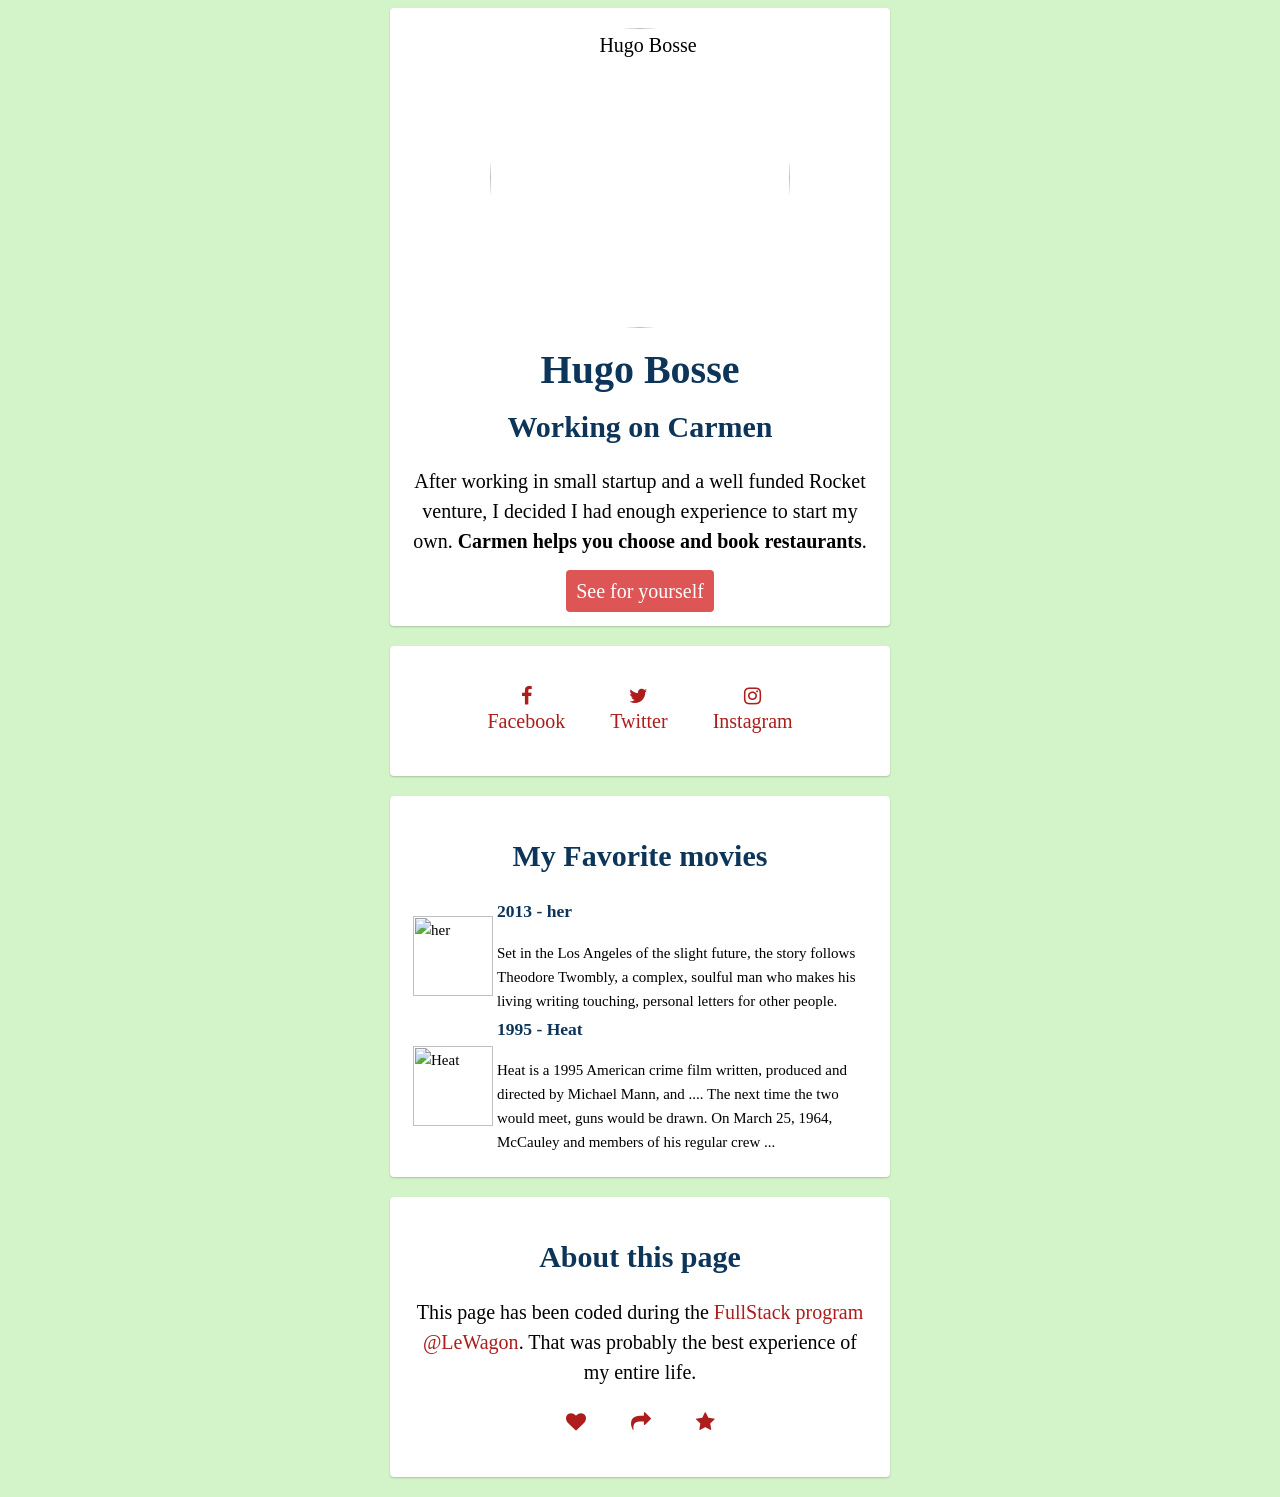
==== index.html @ ea1936dd "my profile page" ====
<html>
  <head>
    <meta charset="utf-8">
    <title>Meet Hugo</title>

    <!-- Google fonts -->
    <link rel="stylesheet" href="http://fonts.googleapis.com/css?family=Open+Sans:400,300,700|Montserrat:400,700">

    <!-- Fontawesome -->
    <link href="http://maxcdn.bootstrapcdn.com/font-awesome/4.2.0/css/font-awesome.min.css" rel="stylesheet">

    <!-- Your style -->
    <link rel="stylesheet" href="style.css">
  </head>
  <body>

<div class="container">

    <div class="card text-center">

    <img src="https://pbs.twimg.com/profile_images/3438466478/bc02bdd4f189743ae0c7cc9588dde5b5.png" alt="Hugo Bosse" class="img-circle">
    <h1>Hugo Bosse</h1>
    <h2>Working on Carmen</h2>

    <p>
      After working in  small startup and a well funded Rocket venture, I decided I had enough experience to start my own.<strong> Carmen helps you choose and book restaurants</strong>.
    </p>

    <a href="http://carmenapp.com" class="btn-red">See for yourself</a>
</div>
<div class="card text-center">
    <ul class="list-inline">
      <li>
        <a href="https://www.facebook.com/bossehugo">
          <i class="fa fa-facebook"></i> <br>Facebook
        </a>
      </li>
      <li>
        <a href="https://twitter.com/HugoPYNOTS">
          <i class="fa fa-twitter"></i> <br>Twitter
        </a>
      </li>
      <li>
        <a href="https://www.instagram.com/hugopynots/">
          <i class="fa fa-instagram"></i> <br>Instagram
        </a>
      </li>
    </ul>
</div>
<div class="card text-center">
    <h2>My Favorite movies</h2>

    <table id="movies">
      <tbody>
        <tr>
          <td>
            <img src="http://t2.gstatic.com/images?q=tbn:ANd9GcTJM7K3IleZaH3U-CDfARoFdfpB3Atg8pQqIgRkdlkAQHdMjBYH" alt="her">
          </td>
          <td>
            <h3>2013 - her</h3>
            <p>
            Set in the Los Angeles of the slight future, the story follows Theodore Twombly, a complex, soulful man who makes his living writing touching, personal letters for other people.
            </p>
          </td>
        </tr>
        <tr>
          <td>
            <img src="https://upload.wikimedia.org/wikipedia/en/thumb/6/6c/Heatposter.jpg/220px-Heatposter.jpg" alt="Heat">
          </td>
          <td>
            <h3>1995 - Heat</h3>
            <p>
            Heat is a 1995 American crime film written, produced and directed by Michael Mann, and .... The next time the two would meet, guns would be drawn. On March 25, 1964, McCauley and members of his regular crew ...
            </p>
          </td>
        </tr>
      </tbody>
    </table>
</div>
<div class="card text-center">

    <h2>About this page</h2>
    This page has been coded during the <a href="http://lewagon.org/program" target="_blank">FullStack program @LeWagon</a>. That was probably the best experience of my entire life.

    <ul class="list-inline">
     <li>
       <a href="#">
         <i class="fa fa-heart"></i>
       </a>
     </li>
     <li>
       <a href="#">
         <i class="fa fa-share"></i>
       </a>
     </li>
     <li>
       <a href="#">
         <i class="fa fa-star"></i>
       </a>
     </li>
    </ul>
  </div>
</div>
  </body>
</html>
---- style.css ----
/* Here goes your CSS */
body {
  background-color: #D3F3C8;
  font-size:20px;
  line-height:30px;
}

div {
    display: block;
}

h1, h2, h3{
  font-family: 'Playfair Display', serif;
  color: #0D355A;
}

a{
  color: #AC1D1C;
  text-decoration:none;
}
a:hover{
  color: #B1EB32;
}
img{
  width: 300px;
  height: auto;
}
.card{
  background: white;
  padding: 20px;
  margin-bottom: 20px;
  border-radius: 4px;
  box-shadow: 0px 1px 2px 0px rgba(0, 0, 0, 0.2);
}
.container {
  width: 500px;
  margin: 0 auto;
}

.text-center {
    text-align: center;
}
.img-circle {
  border-radius: 50%;
}

.list-inline > li {
  display: inline-block;
  padding: 0px 20px;
}

.list-inline {
  padding-left: 0px;
}
.btn-red {
    background-color: #DD5555;
    color: white;
    font-weight: 500;
    padding: 10px;
    border-radius: 4px;
}
table {
    display: table;
    border-collapse: separate;
    border-spacing: 2px;
    border-color: grey;
}
#movies {
    font-weight: 300;
    font-size: 15px;
    line-height: 1.6em;
}
#movies img {
    width: 80px;
}
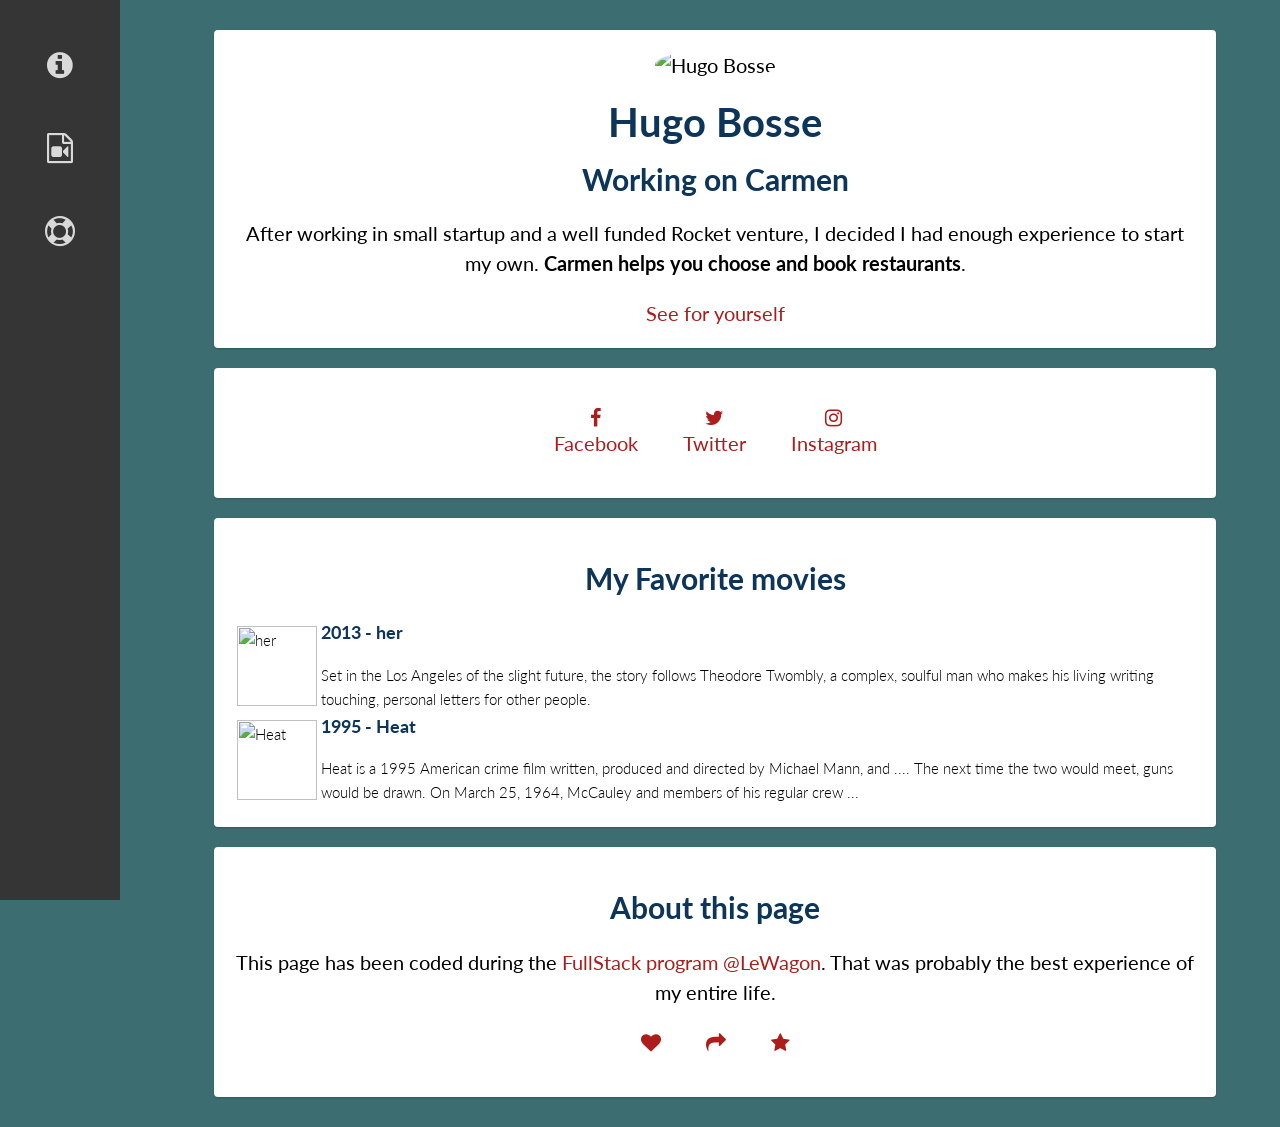
==== commit c663c118: "better looking profile" ====
--- a/index.html
+++ b/index.html
@@ -1,22 +1,42 @@
 <html>
   <head>
     <meta charset="utf-8">
-    <title>Meet Hugo</title>
+    <title>Mett Hugo</title>
 
     <!-- Google fonts -->
     <link rel="stylesheet" href="http://fonts.googleapis.com/css?family=Open+Sans:400,300,700|Montserrat:400,700">
-
+    <link href="https://fonts.googleapis.com/css?family=Lato" rel="stylesheet">
     <!-- Fontawesome -->
-    <link href="http://maxcdn.bootstrapcdn.com/font-awesome/4.2.0/css/font-awesome.min.css" rel="stylesheet">
+    <link href="https://maxcdn.bootstrapcdn.com/font-awesome/4.2.0/css/font-awesome.min.css" rel="stylesheet">
 
     <!-- Your style -->
     <link rel="stylesheet" href="style.css">
   </head>
   <body>
+    <div id="sidebar">
+      <ul>
+        <li>
+          <a href="#summary">
+            <i class="fa fa-info-circle"></i>
+          </a>
+        </li>
+        <li>
+          <a href="#favorite-movies">
+            <i class="fa fa-file-video-o"></i>
+          </a>
+        </li>
+        <li>
+          <a href="#footer">
+            <i class="fa fa-life-ring"></i>
+          </a>
+        </li>
+      </ul>
+    </div>
+    <div id="content">
 
-<div class="container">
+<div class="container-fluid">
 
-    <div class="card text-center">
+    <div class="card text-center" id="summary">
 
     <img src="https://pbs.twimg.com/profile_images/3438466478/bc02bdd4f189743ae0c7cc9588dde5b5.png" alt="Hugo Bosse" class="img-circle">
     <h1>Hugo Bosse</h1>
@@ -26,7 +46,7 @@
       After working in  small startup and a well funded Rocket venture, I decided I had enough experience to start my own.<strong> Carmen helps you choose and book restaurants</strong>.
     </p>
 
-    <a href="http://carmenapp.com" class="btn-red">See for yourself</a>
+    <a href="http://carmenapp.com" class="btn-dark-blue">See for yourself</a>
 </div>
 <div class="card text-center">
     <ul class="list-inline">
@@ -77,7 +97,7 @@
       </tbody>
     </table>
 </div>
-<div class="card text-center">
+<div class="card text-center" id="footer">
 
     <h2>About this page</h2>
     This page has been coded during the <a href="http://lewagon.org/program" target="_blank">FullStack program @LeWagon</a>. That was probably the best experience of my entire life.
@@ -100,6 +120,6 @@
      </li>
     </ul>
   </div>
-</div>
+</div>    </div>
   </body>
 </html>
--- a/style.css
+++ b/style.css
@@ -1,6 +1,6 @@
-/* Here goes your CSS */
 body {
-  background-color: #D3F3C8;
+  background-color: #3C6E71;
+  font-family: 'Lato', sans-serif;
   font-size:20px;
   line-height:30px;
 }
@@ -10,7 +10,6 @@
 }
 
 h1, h2, h3{
-  font-family: 'Playfair Display', serif;
   color: #0D355A;
 }
 
@@ -18,13 +17,14 @@
   color: #AC1D1C;
   text-decoration:none;
 }
+
 a:hover{
   color: #B1EB32;
 }
 img{
-  width: 300px;
   height: auto;
 }
+
 .card{
   background: white;
   padding: 20px;
@@ -32,14 +32,20 @@
   border-radius: 4px;
   box-shadow: 0px 1px 2px 0px rgba(0, 0, 0, 0.2);
 }
-.container {
-  width: 500px;
-  margin: 0 auto;
+
+#content {
+  margin-left: 150px;
+}
+
+.container-fluid {
+    width: 90%;
+    margin: 30px auto;
 }
 
 .text-center {
     text-align: center;
 }
+
 .img-circle {
   border-radius: 50%;
 }
@@ -52,24 +58,66 @@
 .list-inline {
   padding-left: 0px;
 }
-.btn-red {
-    background-color: #DD5555;
+
+.btn-dark-blueblo
+ {
+    background-color: #284B63;
     color: white;
     font-weight: 500;
     padding: 10px;
     border-radius: 4px;
 }
+
 table {
     display: table;
     border-collapse: separate;
     border-spacing: 2px;
     border-color: grey;
 }
+
 #movies {
     font-weight: 300;
     font-size: 15px;
     line-height: 1.6em;
 }
+
 #movies img {
     width: 80px;
 }
+
+#sidebar {
+  position: fixed;
+  width: 120px;
+  left: 0;
+  top: 0;
+  bottom: 0;
+  background-color: #353535;
+  text-align: center;
+}
+
+#sidebar ul {
+    list-style: none;
+    padding-left: 0px;
+}
+
+#sidebar li {
+  margin-top: 50px;
+  margin-bottom: 50px;
+}
+
+li {
+  display: list-item;
+  text-align: -webkit-match-parent;
+}
+#sidebar li a {
+  font-size: 30px;
+  color:#D9D9D9;
+}
+@media (max-width: 768px) {
+ #sidebar {
+   display: none;
+ }
+ #content {
+   margin-left: 0;
+ }
+}
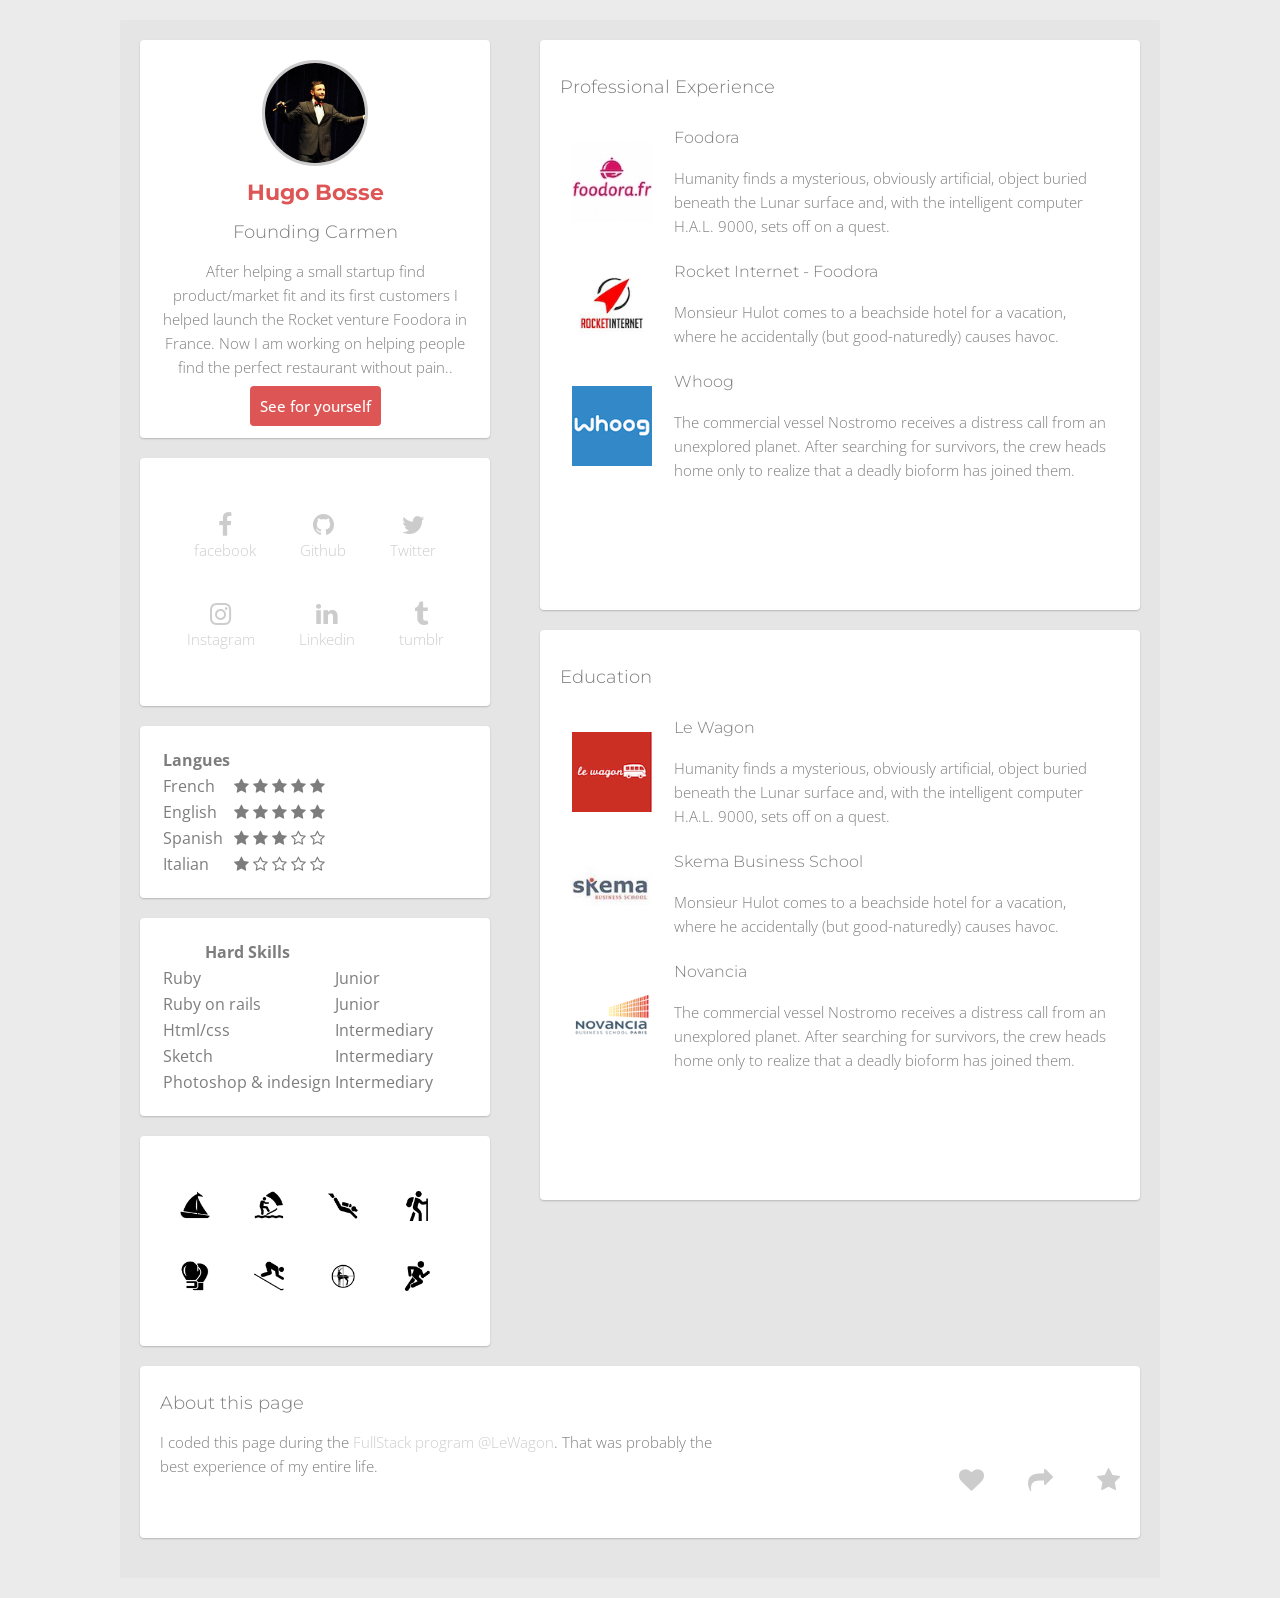
==== commit 522f1963: "moved folders to put index in front line" ====
--- a/index.html
+++ b/index.html
@@ -1,125 +1,249 @@
+
 <html>
   <head>
     <meta charset="utf-8">
-    <title>Mett Hugo</title>
-
-    <!-- Google fonts -->
+    <title>Hugo Bosse</title>
     <link rel="stylesheet" href="http://fonts.googleapis.com/css?family=Open+Sans:400,300,700|Montserrat:400,700">
-    <link href="https://fonts.googleapis.com/css?family=Lato" rel="stylesheet">
-    <!-- Fontawesome -->
-    <link href="https://maxcdn.bootstrapcdn.com/font-awesome/4.2.0/css/font-awesome.min.css" rel="stylesheet">
-
-    <!-- Your style -->
+    <link href="http://maxcdn.bootstrapcdn.com/font-awesome/4.2.0/css/font-awesome.min.css" rel="stylesheet">
     <link rel="stylesheet" href="style.css">
   </head>
+
   <body>
-    <div id="sidebar">
-      <ul>
-        <li>
-          <a href="#summary">
-            <i class="fa fa-info-circle"></i>
-          </a>
-        </li>
-        <li>
-          <a href="#favorite-movies">
-            <i class="fa fa-file-video-o"></i>
-          </a>
-        </li>
-        <li>
-          <a href="#footer">
-            <i class="fa fa-life-ring"></i>
-          </a>
-        </li>
-      </ul>
+
+    <div id="wrapper">
+      <div id="left-container">
+        <div class="card text-center">
+          <img src="../images/moi_festi1.png" alt="photo hugo bosse" id="img-profile" class="img-circle">
+          <h1>Hugo Bosse</h1>
+          <h2>Founding Carmen</h2>
+          <p>
+            After helping a small startup find product/market fit and its first customers I helped launch the Rocket venture Foodora in France. Now I am working on helping people find the perfect restaurant without pain.</strong>.
+          </p>
+
+          <a href="http://carmenapp.com" class="btn-red">See for yourself</a>
+        </div>
+        <div class="card text-center">
+          <ul class="list-inline">
+            <li class="text-center">
+              <a href="https://www.facebook.com/bossehugo">
+                <i class="fa fa-facebook"></i> <br>facebook
+              </a>
+            </li>
+            <li class="text-center">
+              <a href="https://github.com/hugobosse">
+                <i class="fa fa-github"></i> <br>Github
+              </a>
+            </li>
+            <li class="text-center">
+              <a href="https://twitter.com/HugoPYNOTS">
+                <i class="fa fa-twitter"></i> <br>Twitter
+              </a>
+            </li>
+            <li class="text-center">
+              <a href="https://www.instagram.com/hugopynots/">
+                <i class="fa fa-instagram"></i> <br>Instagram
+              </a>
+            </li>
+            <li class="text-center">
+              <a href="https://www.linkedin.com/in/hugo-bosse-78000b10/">
+                <i class="fa fa-linkedin"></i> <br>Linkedin
+              </a>
+            </li>
+            <li class="text-center">
+              <a href="http://hugopynots.tumblr.com/">
+                <i class="fa fa-tumblr"></i> <br>tumblr
+              </a>
+            </li>
+          </ul>
+        </div>
+        <div class="card">
+          <table>
+            <thead>
+              <tr>
+                <th>Langues</th>
+              </tr>
+            </thead>
+            <tbody>
+              <tr>
+                <td>French</td>
+                <td>
+                  <i class="fa fa-star"></i>
+                  <i class="fa fa-star"></i>
+                  <i class="fa fa-star"></i>
+                  <i class="fa fa-star"></i>
+                  <i class="fa fa-star"></i>
+                </td>
+              </tr>
+              <tr>
+                <td>English</td>
+                <td>
+                  <i class="fa fa-star"></i>
+                  <i class="fa fa-star"></i>
+                  <i class="fa fa-star"></i>
+                  <i class="fa fa-star"></i>
+                  <i class="fa fa-star"></i>
+                </td>
+              </tr>
+              <tr>
+                <td>Spanish</td>
+                <td>
+                  <i class="fa fa-star"></i>
+                  <i class="fa fa-star"></i>
+                  <i class="fa fa-star"></i>
+                  <i class="fa fa-star-o"></i>
+                  <i class="fa fa-star-o"></i>
+                </td>
+              </tr>
+              <tr>
+                <td>Italian</td>
+                <td>
+                  <i class="fa fa-star"></i>
+                  <i class="fa fa-star-o"></i>
+                  <i class="fa fa-star-o"></i>
+                  <i class="fa fa-star-o"></i>
+                  <i class="fa fa-star-o"></i>
+                </td>
+              </tr>
+            </tbody>
+          </table>
+        </div>
+        <div class="card">
+          <table>
+            <thead>
+              <tr>
+                <th>Hard Skills</th>
+              </tr>
+            </thead>
+            <tbody>
+              <tr>
+                <td>Ruby</td>
+                <td>Junior</td>
+              </tr>
+              <tr>
+                <td>Ruby on rails</td>
+                <td>Junior</td>
+              </tr>
+              <tr>
+                <td>Html/css</td>
+                <td>Intermediary</td>
+              </tr>
+              <tr>
+                <td>Sketch</td>
+                <td>Intermediary</td>
+              </tr>
+              <tr>
+                <td>Photoshop & indesign</td>
+                <td>Intermediary</td>
+              </tr>
+            </tbody>
+          </table>
+        </div>
+        <div class="card">
+        <ul class="list-inline">
+          <li><img src="../images/sail.png"></li>
+          <li><img src="../images/kitesurf.png"></li>
+          <li><img src="../images/scuba.png"></li>
+          <li><img src="../images/trek.png"></li>
+          <li><img src="../images/boxe.png"></li>
+          <li><img src="../images/ski.png"></li>
+          <li><img src="../images/hunt.png"></li>
+          <li><img src="../images/run.png"></li>
+        </ul>
+        </div>
+      </div>
+      <div id="right-container">
+        <div class="card">
+          <h2>Professional Experience</h2>
+          <table id="movies">
+            <tbody>
+              <tr>
+                <td>
+                  <img src="../images/foodora_logo.jpg" alt="foodora">
+                </td>
+                <td>
+                  <h3>Foodora</h3>
+                  <p>Humanity finds a mysterious, obviously artificial, object buried beneath the Lunar surface and, with the intelligent computer H.A.L. 9000, sets off on a quest.</p>
+                </td>
+              </tr>
+              <tr>
+                <td>
+                  <img src="../images/rocket-internet-squarelogo.png" alt="Rocket Internet">
+                </td>
+                <td>
+                  <h3>Rocket Internet - Foodora</h3>
+                  <p>Monsieur Hulot comes to a beachside hotel for a vacation, where he accidentally (but good-naturedly) causes havoc.</p>
+                </td>
+              </tr>
+              <tr>
+                <td>
+                  <img src="../images/whoog_logo.png" alt="Whoog">
+                </td>
+                <td>
+                  <h3>Whoog</h3>
+                  <p>The commercial vessel Nostromo receives a distress call from an unexplored planet. After searching for survivors, the crew heads home only to realize that a deadly bioform has joined them.</p>
+                </td>
+              </tr>
+            </tbody>
+          </table>
+        </div>
+        <div class="card">
+          <h2>Education</h2>
+          <table id="movies">
+            <tbody>
+              <tr>
+                <td>
+                  <img src="../images/wagon_logo.png" alt="Le Wagon">
+                </td>
+                <td>
+                  <h3>Le Wagon</h3>
+                  <p>Humanity finds a mysterious, obviously artificial, object buried beneath the Lunar surface and, with the intelligent computer H.A.L. 9000, sets off on a quest.</p>
+                </td>
+              </tr>
+              <tr>
+                <td>
+                  <img src="../images/skema_logo.jpeg" alt="SKEMA Business School">
+                </td>
+                <td>
+                  <h3>Skema Business School</h3>
+                  <p>Monsieur Hulot comes to a beachside hotel for a vacation, where he accidentally (but good-naturedly) causes havoc.</p>
+                </td>
+              </tr>
+              <tr>
+                <td>
+                  <img src="../images/novancia_logo.png" alt="Novancia">
+                </td>
+                <td>
+                  <h3>Novancia</h3>
+                  <p>The commercial vessel Nostromo receives a distress call from an unexplored planet. After searching for survivors, the crew heads home only to realize that a deadly bioform has joined them.</p>
+                </td>
+              </tr>
+            </tbody>
+          </table>
+        </div>
+      </div>
+      <div class="clear">
+      </div>
+      <div class="card" id="footer">
+        <h2>About this page</h2>
+        I coded this page during the <a href="http://lewagon.org/program" target="_blank">FullStack program @LeWagon</a>. That was probably the best experience of my entire life.
+        <ul class="list-inline" id="share">
+         <li>
+           <a href="#">
+             <i class="fa fa-heart"></i>
+           </a>
+         </li>
+         <li>
+           <a href="#">
+             <i class="fa fa-share"></i>
+           </a>
+         </li>
+         <li>
+           <a href="#">
+             <i class="fa fa-star"></i>
+           </a>
+         </li>
+        </ul>
+      </div>
     </div>
-    <div id="content">
-
-<div class="container-fluid">
-
-    <div class="card text-center" id="summary">
-
-    <img src="https://pbs.twimg.com/profile_images/3438466478/bc02bdd4f189743ae0c7cc9588dde5b5.png" alt="Hugo Bosse" class="img-circle">
-    <h1>Hugo Bosse</h1>
-    <h2>Working on Carmen</h2>
-
-    <p>
-      After working in  small startup and a well funded Rocket venture, I decided I had enough experience to start my own.<strong> Carmen helps you choose and book restaurants</strong>.
-    </p>
-
-    <a href="http://carmenapp.com" class="btn-dark-blue">See for yourself</a>
-</div>
-<div class="card text-center">
-    <ul class="list-inline">
-      <li>
-        <a href="https://www.facebook.com/bossehugo">
-          <i class="fa fa-facebook"></i> <br>Facebook
-        </a>
-      </li>
-      <li>
-        <a href="https://twitter.com/HugoPYNOTS">
-          <i class="fa fa-twitter"></i> <br>Twitter
-        </a>
-      </li>
-      <li>
-        <a href="https://www.instagram.com/hugopynots/">
-          <i class="fa fa-instagram"></i> <br>Instagram
-        </a>
-      </li>
-    </ul>
-</div>
-<div class="card text-center">
-    <h2>My Favorite movies</h2>
-
-    <table id="movies">
-      <tbody>
-        <tr>
-          <td>
-            <img src="http://t2.gstatic.com/images?q=tbn:ANd9GcTJM7K3IleZaH3U-CDfARoFdfpB3Atg8pQqIgRkdlkAQHdMjBYH" alt="her">
-          </td>
-          <td>
-            <h3>2013 - her</h3>
-            <p>
-            Set in the Los Angeles of the slight future, the story follows Theodore Twombly, a complex, soulful man who makes his living writing touching, personal letters for other people.
-            </p>
-          </td>
-        </tr>
-        <tr>
-          <td>
-            <img src="https://upload.wikimedia.org/wikipedia/en/thumb/6/6c/Heatposter.jpg/220px-Heatposter.jpg" alt="Heat">
-          </td>
-          <td>
-            <h3>1995 - Heat</h3>
-            <p>
-            Heat is a 1995 American crime film written, produced and directed by Michael Mann, and .... The next time the two would meet, guns would be drawn. On March 25, 1964, McCauley and members of his regular crew ...
-            </p>
-          </td>
-        </tr>
-      </tbody>
-    </table>
-</div>
-<div class="card text-center" id="footer">
-
-    <h2>About this page</h2>
-    This page has been coded during the <a href="http://lewagon.org/program" target="_blank">FullStack program @LeWagon</a>. That was probably the best experience of my entire life.
-
-    <ul class="list-inline">
-     <li>
-       <a href="#">
-         <i class="fa fa-heart"></i>
-       </a>
-     </li>
-     <li>
-       <a href="#">
-         <i class="fa fa-share"></i>
-       </a>
-     </li>
-     <li>
-       <a href="#">
-         <i class="fa fa-star"></i>
-       </a>
-     </li>
-    </ul>
-  </div>
-</div>    </div>
   </body>
 </html>
--- a/style.css
+++ b/style.css
@@ -1,30 +1,44 @@
-body {
-  background-color: #3C6E71;
-  font-family: 'Lato', sans-serif;
-  font-size:20px;
-  line-height:30px;
+body{
+  background: #EBEBEB;
+  font-family: 'Open Sans', sans-serif;
+  font-weight: 300;
+  color:  #7d7d7d;
+  font-size: 15px;
+  line-height: 1.6em;
 }
 
-div {
-    display: block;
+
+h1, h2, h3{
+  font-family: 'Montserrat', sans-serif;
 }
 
-h1, h2, h3{
-  color: #0D355A;
+h1{
+  color: #DD5555;
+  font-size: 22px;
+}
+
+h2{
+  font-size: 18px;
+  font-weight: 300;
+}
+
+h3{
+  font-size: 16px;
+  font-weight: 300;
 }
 
 a{
-  color: #AC1D1C;
-  text-decoration:none;
+  color: #ccc;
+  text-decoration: none;
 }
 
 a:hover{
-  color: #B1EB32;
-}
-img{
-  height: auto;
+  color: #DD5555;
+  text-decoration: none;
 }
 
+
+/* First simple components */
 .card{
   background: white;
   padding: 20px;
@@ -33,91 +47,101 @@
   box-shadow: 0px 1px 2px 0px rgba(0, 0, 0, 0.2);
 }
 
-#content {
-  margin-left: 150px;
+.img-circle{
+  border-radius: 50%;
+}
+.text-center{
+  text-align: center;
+}
+.list-inline {
+  padding-left: 0;
+}
+.list-inline li {
+  display: inline-block;
+  padding: 20px;
+}
+.list-inline li i{
+  font-size: 25px;
+}
+.btn-red{
+  background-color: #DD5555;
+  color: white;
+  font-weight: 500;
+  padding: 10px;
+  border-radius: 4px;
+}
+.btn-red:hover{
+  background-color: #C61414;
+  color: white;
 }
 
-.container-fluid {
-    width: 90%;
-    margin: 30px auto;
+/* Specific CSS rules */
+
+#img-profile{
+  width: 100px;
+  height: 100px;
+  border: 3px solid #cccccc;
+}
+#movies{
+  font-weight: 300;
+  font-size: 15px;
+  line-height: 1.6em;
+}
+#movies img{
+  width: 80px;
+}
+#movies td{
+  padding: 10px;
 }
 
-.text-center {
-    text-align: center;
+/* Dashboard layout */
+
+#wrapper{
+  padding: 20px;
+  width: 1000px;
+  margin: 20px auto;
+  border-radius: 2px;
+  background: rgba(175, 175, 175, 0.1);
 }
 
-.img-circle {
-  border-radius: 50%;
+#left-container{
+  width: 35%;
+  float: left;
+  min-height: 600px;
+}
+#left-container .card:first-child {
+  min-height: 350px;
+}
+#left-container .card:last-child {
+  min-height: 120px;
 }
 
-.list-inline > li {
-  display: inline-block;
-  padding: 0px 20px;
+#right-container{
+  width: 60%;
+  float: right;
+  min-height: 600px;
+}
+#right-container .card {
+  min-height: 530px;
 }
 
-.list-inline {
-  padding-left: 0px;
+.clear{
+  clear: both;
 }
 
-.btn-dark-blueblo
- {
-    background-color: #284B63;
-    color: white;
-    font-weight: 500;
-    padding: 10px;
-    border-radius: 4px;
+#footer{
+  position: relative;
+  padding: 10px 400px 60px 20px;
 }
 
-table {
-    display: table;
-    border-collapse: separate;
-    border-spacing: 2px;
-    border-color: grey;
+#share{
+  position: absolute;
+  text-align: center;
+  bottom: 10px;
+  right: 0px;
 }
 
-#movies {
-    font-weight: 300;
-    font-size: 15px;
-    line-height: 1.6em;
+.card img {
+  width: 30px;
+  height: auto;
 }
-
-#movies img {
-    width: 80px;
-}
-
-#sidebar {
-  position: fixed;
-  width: 120px;
-  left: 0;
-  top: 0;
-  bottom: 0;
-  background-color: #353535;
-  text-align: center;
-}
-
-#sidebar ul {
-    list-style: none;
-    padding-left: 0px;
-}
-
-#sidebar li {
-  margin-top: 50px;
-  margin-bottom: 50px;
-}
-
-li {
-  display: list-item;
-  text-align: -webkit-match-parent;
-}
-#sidebar li a {
-  font-size: 30px;
-  color:#D9D9D9;
-}
-@media (max-width: 768px) {
- #sidebar {
-   display: none;
- }
- #content {
-   margin-left: 0;
- }
-}
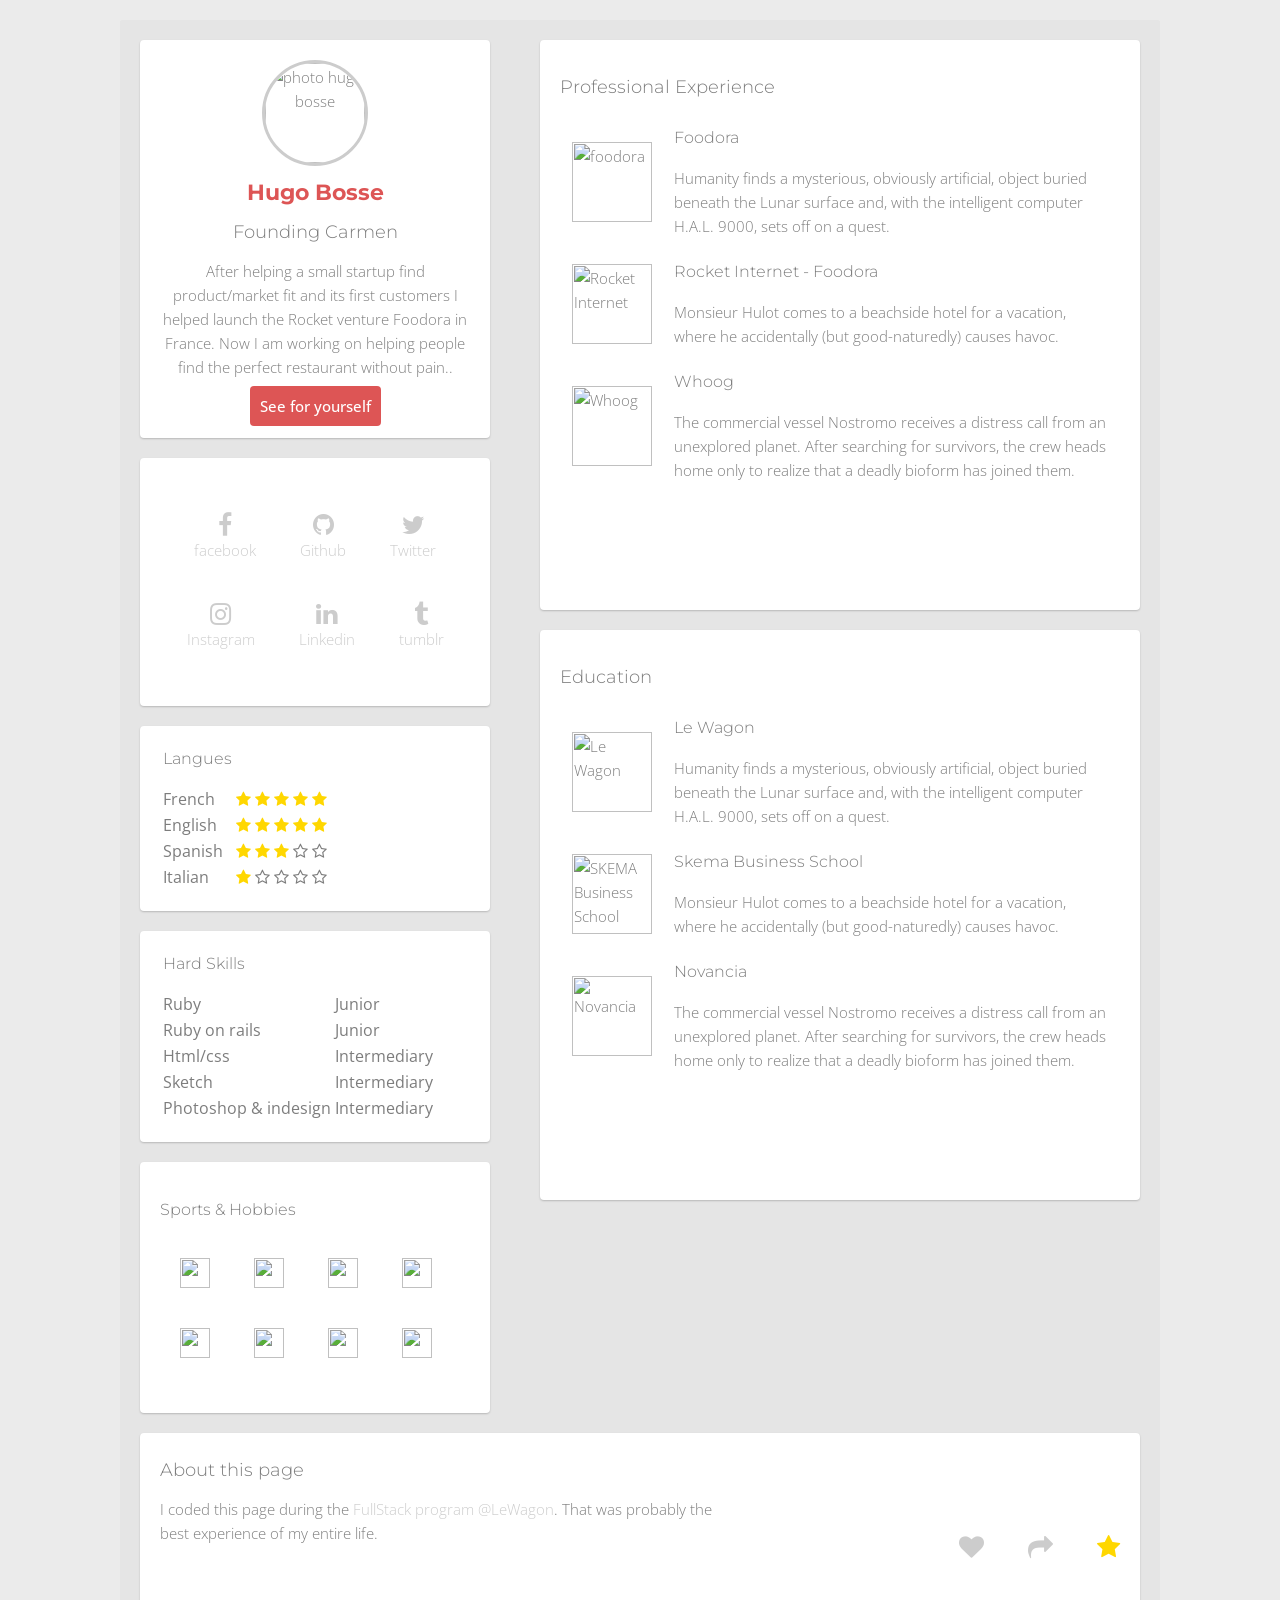
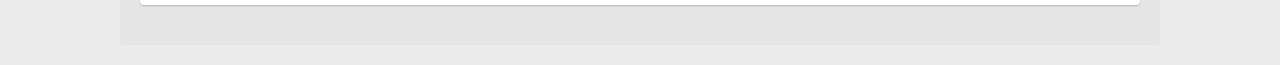
==== commit d67bd25c: "added image links" ====
--- a/index.html
+++ b/index.html
@@ -13,7 +13,7 @@
     <div id="wrapper">
       <div id="left-container">
         <div class="card text-center">
-          <img src="../images/moi_festi1.png" alt="photo hugo bosse" id="img-profile" class="img-circle">
+          <img src="http://res.cloudinary.com/dflt5cwj2/image/upload/v1487408735/moi_festi1_jzswql.png" alt="photo hugo bosse" id="img-profile" class="img-circle">
           <h1>Hugo Bosse</h1>
           <h2>Founding Carmen</h2>
           <p>
@@ -60,7 +60,7 @@
           <table>
             <thead>
               <tr>
-                <th>Langues</th>
+                <th><h3>Langues</h3></th>
               </tr>
             </thead>
             <tbody>
@@ -111,7 +111,7 @@
           <table>
             <thead>
               <tr>
-                <th>Hard Skills</th>
+                <th><h3>Hard Skills</h3></th>
               </tr>
             </thead>
             <tbody>
@@ -139,15 +139,16 @@
           </table>
         </div>
         <div class="card">
+        <h3>Sports & Hobbies</h3>
         <ul class="list-inline">
-          <li><img src="../images/sail.png"></li>
-          <li><img src="../images/kitesurf.png"></li>
-          <li><img src="../images/scuba.png"></li>
-          <li><img src="../images/trek.png"></li>
-          <li><img src="../images/boxe.png"></li>
-          <li><img src="../images/ski.png"></li>
-          <li><img src="../images/hunt.png"></li>
-          <li><img src="../images/run.png"></li>
+          <li><img src="http://res.cloudinary.com/dflt5cwj2/image/upload/v1487408734/sail_mpqnwp.png"></li>
+          <li><img src="http://res.cloudinary.com/dflt5cwj2/image/upload/v1487408734/kitesurf_vo6alt.png"></li>
+          <li><img src="http://res.cloudinary.com/dflt5cwj2/image/upload/v1487408734/scuba_qahqzb.png"></li>
+          <li><img src="http://res.cloudinary.com/dflt5cwj2/image/upload/v1487408734/trek_ygsjiu.png"></li>
+          <li><img src="http://res.cloudinary.com/dflt5cwj2/image/upload/v1487408734/boxe_yrhydg.png"></li>
+          <li><img src="http://res.cloudinary.com/dflt5cwj2/image/upload/v1487408734/ski_lbt6qm.png"></li>
+          <li><img src="http://res.cloudinary.com/dflt5cwj2/image/upload/v1487408734/run_ir3qwb.png"></li>
+          <li><img src="http://res.cloudinary.com/dflt5cwj2/image/upload/v1487408734/hunt_pwjzzk.png"></li>
         </ul>
         </div>
       </div>
@@ -158,7 +159,7 @@
             <tbody>
               <tr>
                 <td>
-                  <img src="../images/foodora_logo.jpg" alt="foodora">
+                  <img src="http://res.cloudinary.com/dflt5cwj2/image/upload/v1487408734/foodora_logo_vxwsch.jpg" alt="foodora">
                 </td>
                 <td>
                   <h3>Foodora</h3>
@@ -167,7 +168,7 @@
               </tr>
               <tr>
                 <td>
-                  <img src="../images/rocket-internet-squarelogo.png" alt="Rocket Internet">
+                  <img src="http://res.cloudinary.com/dflt5cwj2/image/upload/v1487408733/rocket-internet-squarelogo_ixnqlp.png" alt="Rocket Internet">
                 </td>
                 <td>
                   <h3>Rocket Internet - Foodora</h3>
@@ -176,7 +177,7 @@
               </tr>
               <tr>
                 <td>
-                  <img src="../images/whoog_logo.png" alt="Whoog">
+                  <img src="http://res.cloudinary.com/dflt5cwj2/image/upload/v1487408733/whoog_logo_qnovwj.png" alt="Whoog">
                 </td>
                 <td>
                   <h3>Whoog</h3>
@@ -192,7 +193,7 @@
             <tbody>
               <tr>
                 <td>
-                  <img src="../images/wagon_logo.png" alt="Le Wagon">
+                  <img src="http://res.cloudinary.com/dflt5cwj2/image/upload/v1487408733/wagon_logo_z8xfq8.png" alt="Le Wagon">
                 </td>
                 <td>
                   <h3>Le Wagon</h3>
@@ -201,7 +202,7 @@
               </tr>
               <tr>
                 <td>
-                  <img src="../images/skema_logo.jpeg" alt="SKEMA Business School">
+                  <img src="http://res.cloudinary.com/dflt5cwj2/image/upload/v1487408733/skema_logo_xaz7tu.jpg" alt="SKEMA Business School">
                 </td>
                 <td>
                   <h3>Skema Business School</h3>
@@ -210,7 +211,7 @@
               </tr>
               <tr>
                 <td>
-                  <img src="../images/novancia_logo.png" alt="Novancia">
+                  <img src="http://res.cloudinary.com/dflt5cwj2/image/upload/v1487408733/novancia_logo_lqfups.png" alt="Novancia">
                 </td>
                 <td>
                   <h3>Novancia</h3>
--- a/style.css
+++ b/style.css
@@ -25,6 +25,7 @@
 h3{
   font-size: 16px;
   font-weight: 300;
+  text-align: left;
 }
 
 a{
@@ -145,3 +146,7 @@
   width: 30px;
   height: auto;
 }
+
+.fa-star {
+  color: #ffd700;
+}
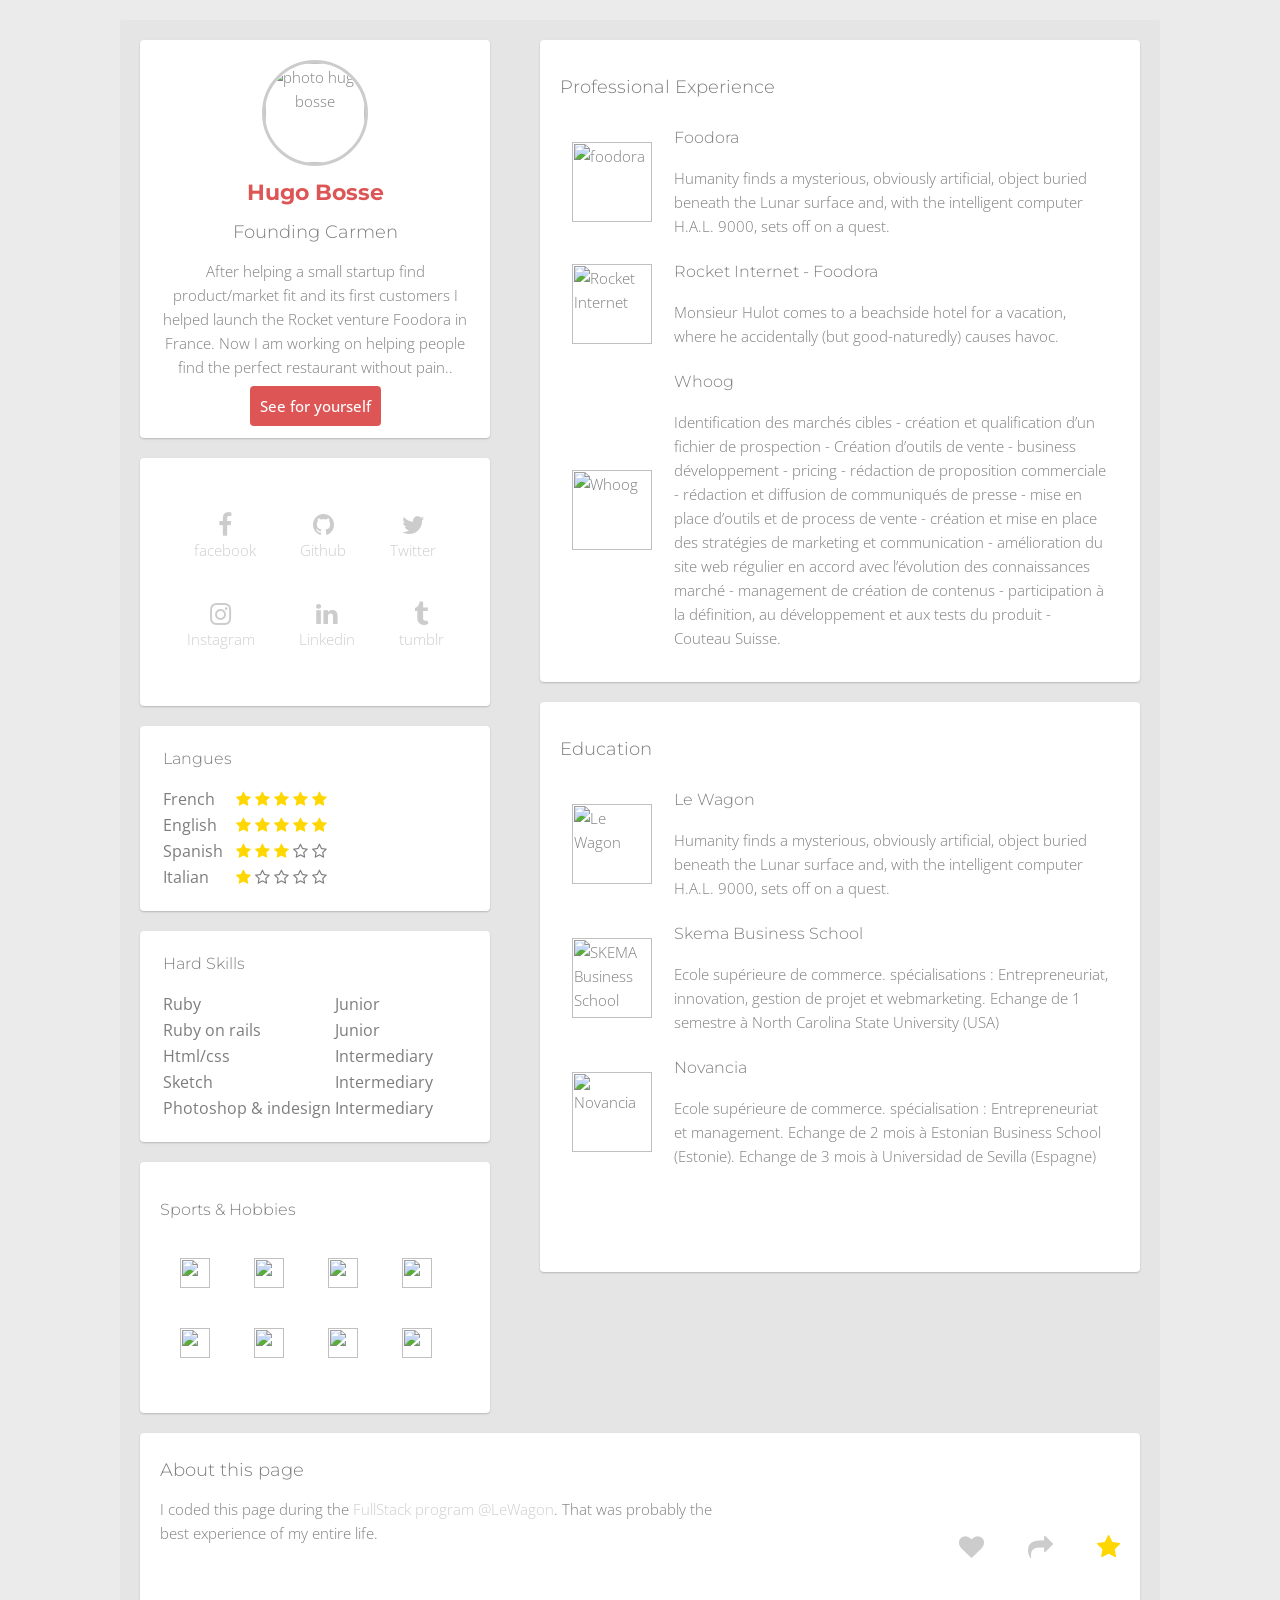
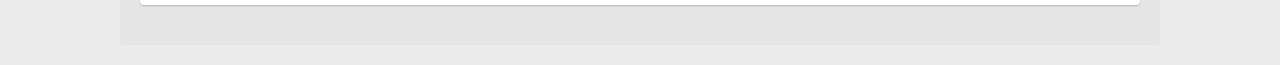
==== commit 05872304: "better profile with pictures" ====
--- a/index.html
+++ b/index.html
@@ -181,7 +181,7 @@
                 </td>
                 <td>
                   <h3>Whoog</h3>
-                  <p>The commercial vessel Nostromo receives a distress call from an unexplored planet. After searching for survivors, the crew heads home only to realize that a deadly bioform has joined them.</p>
+                  <p>Identification des marchés cibles - création et qualification d’un fichier de prospection - Création d’outils de vente - business développement - pricing - rédaction de proposition commerciale - rédaction et diffusion de communiqués de presse - mise en place d’outils et de process de vente - création et mise en place des stratégies de marketing et communication - amélioration du site web régulier en accord avec l’évolution des connaissances marché - management de création de contenus - participation à la définition, au développement et aux tests du produit - Couteau Suisse.</p>
                 </td>
               </tr>
             </tbody>
@@ -206,7 +206,7 @@
                 </td>
                 <td>
                   <h3>Skema Business School</h3>
-                  <p>Monsieur Hulot comes to a beachside hotel for a vacation, where he accidentally (but good-naturedly) causes havoc.</p>
+                  <p>Ecole supérieure de commerce. spécialisations : Entrepreneuriat, innovation, gestion de projet et webmarketing. Echange de 1 semestre à North Carolina State University (USA)</p>
                 </td>
               </tr>
               <tr>
@@ -215,7 +215,7 @@
                 </td>
                 <td>
                   <h3>Novancia</h3>
-                  <p>The commercial vessel Nostromo receives a distress call from an unexplored planet. After searching for survivors, the crew heads home only to realize that a deadly bioform has joined them.</p>
+                  <p>Ecole supérieure de commerce. spécialisation : Entrepreneuriat et management. Echange de 2 mois à Estonian Business School (Estonie). Echange de 3 mois à Universidad de Sevilla (Espagne)</p>
                 </td>
               </tr>
             </tbody>
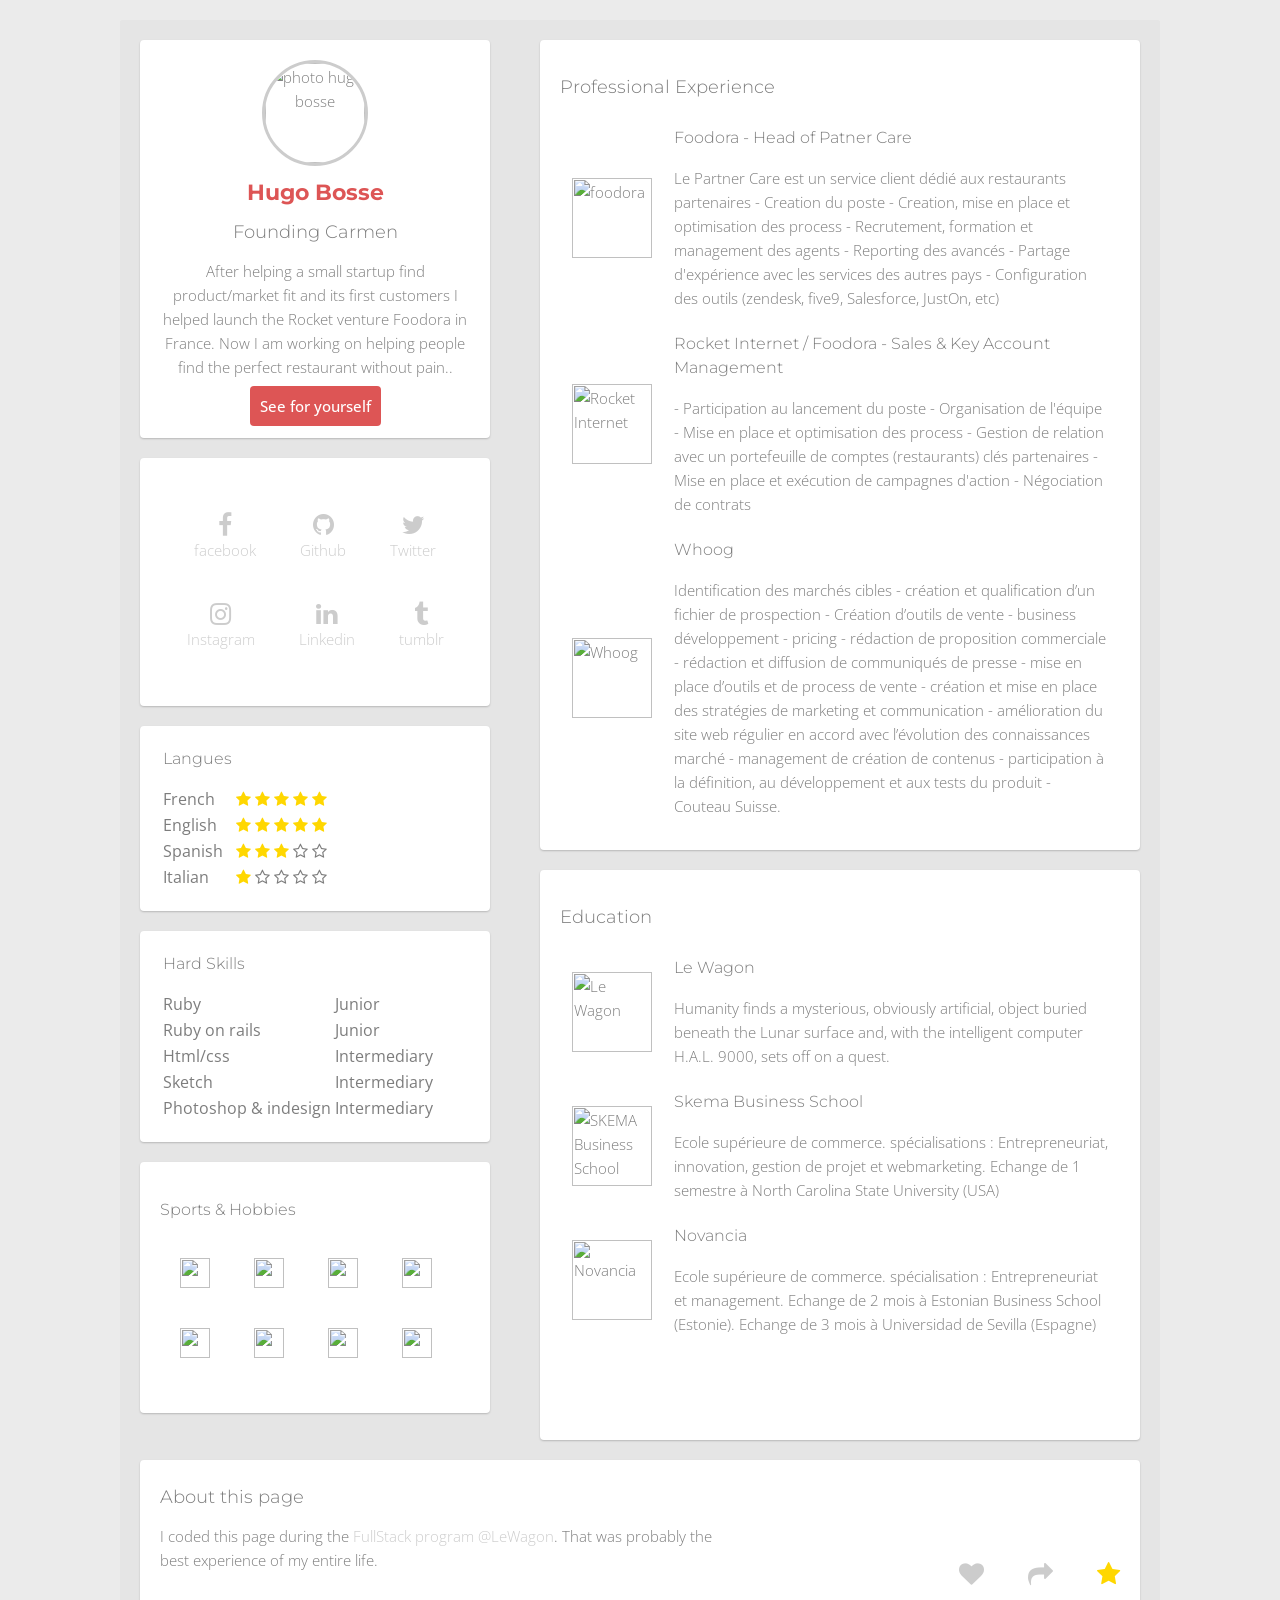
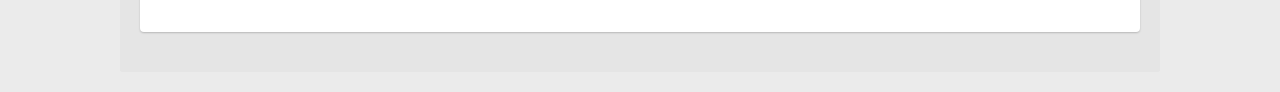
==== commit c22c9783: "added french description to professional experience" ====
--- a/index.html
+++ b/index.html
@@ -3,8 +3,8 @@
   <head>
     <meta charset="utf-8">
     <title>Hugo Bosse</title>
-    <link rel="stylesheet" href="http://fonts.googleapis.com/css?family=Open+Sans:400,300,700|Montserrat:400,700">
-    <link href="http://maxcdn.bootstrapcdn.com/font-awesome/4.2.0/css/font-awesome.min.css" rel="stylesheet">
+    <link rel="stylesheet" href="https://fonts.googleapis.com/css?family=Open+Sans:400,300,700|Montserrat:400,700">
+    <link rel="stylesheet" href="https://maxcdn.bootstrapcdn.com/font-awesome/4.2.0/css/font-awesome.min.css">
     <link rel="stylesheet" href="style.css">
   </head>
 
@@ -162,8 +162,8 @@
                   <img src="http://res.cloudinary.com/dflt5cwj2/image/upload/v1487408734/foodora_logo_vxwsch.jpg" alt="foodora">
                 </td>
                 <td>
-                  <h3>Foodora</h3>
-                  <p>Humanity finds a mysterious, obviously artificial, object buried beneath the Lunar surface and, with the intelligent computer H.A.L. 9000, sets off on a quest.</p>
+                  <h3>Foodora - Head of Patner Care</h3>
+                  <p>Le Partner Care est un service client dédié aux restaurants partenaires - Creation du poste - Creation, mise en place et optimisation des process - Recrutement, formation et management des agents - Reporting des avancés - Partage d'expérience avec les services des autres pays - Configuration des outils (zendesk, five9, Salesforce, JustOn, etc)</p>
                 </td>
               </tr>
               <tr>
@@ -171,8 +171,8 @@
                   <img src="http://res.cloudinary.com/dflt5cwj2/image/upload/v1487408733/rocket-internet-squarelogo_ixnqlp.png" alt="Rocket Internet">
                 </td>
                 <td>
-                  <h3>Rocket Internet - Foodora</h3>
-                  <p>Monsieur Hulot comes to a beachside hotel for a vacation, where he accidentally (but good-naturedly) causes havoc.</p>
+                  <h3>Rocket Internet / Foodora - Sales & Key Account Management</h3>
+                  <p>- Participation au lancement du poste - Organisation de l'équipe - Mise en place et optimisation des process - Gestion de relation avec un portefeuille de comptes (restaurants) clés partenaires - Mise en place et exécution de campagnes d'action - Négociation de contrats</p>
                 </td>
               </tr>
               <tr>
